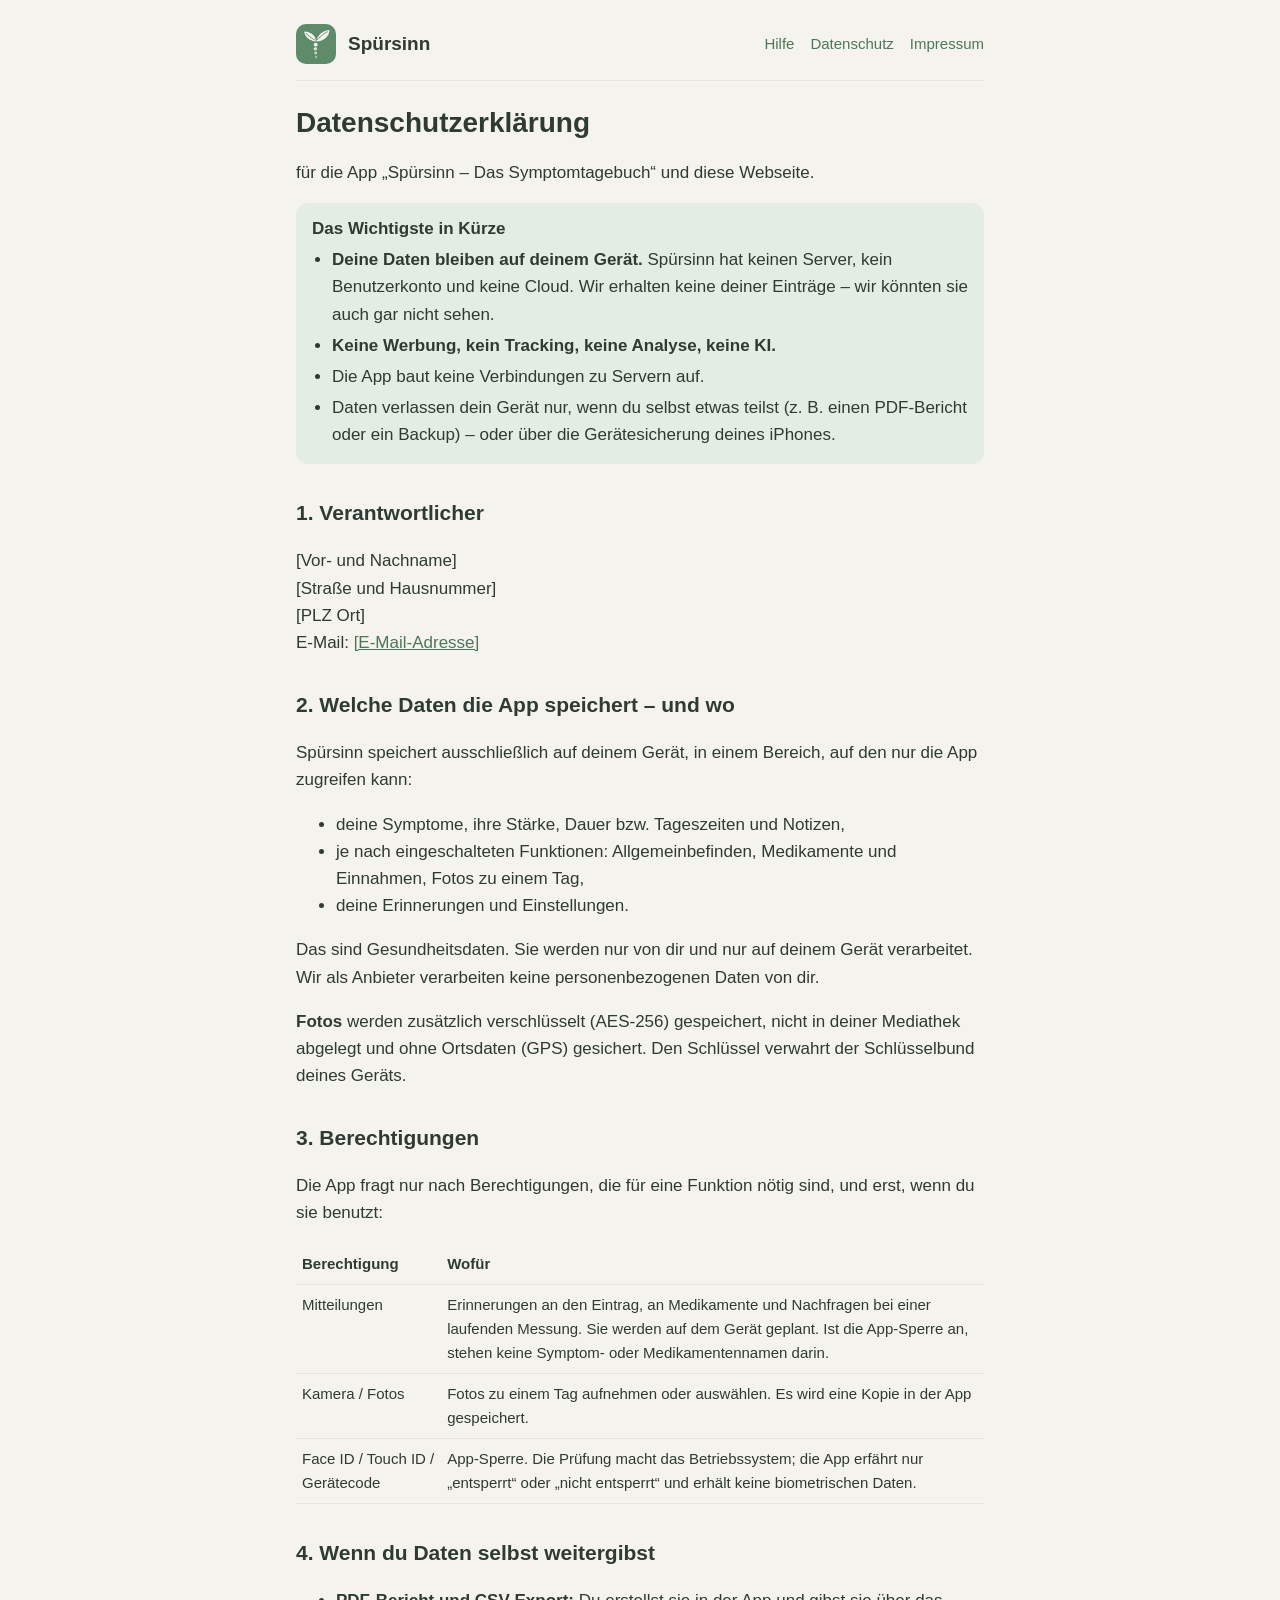
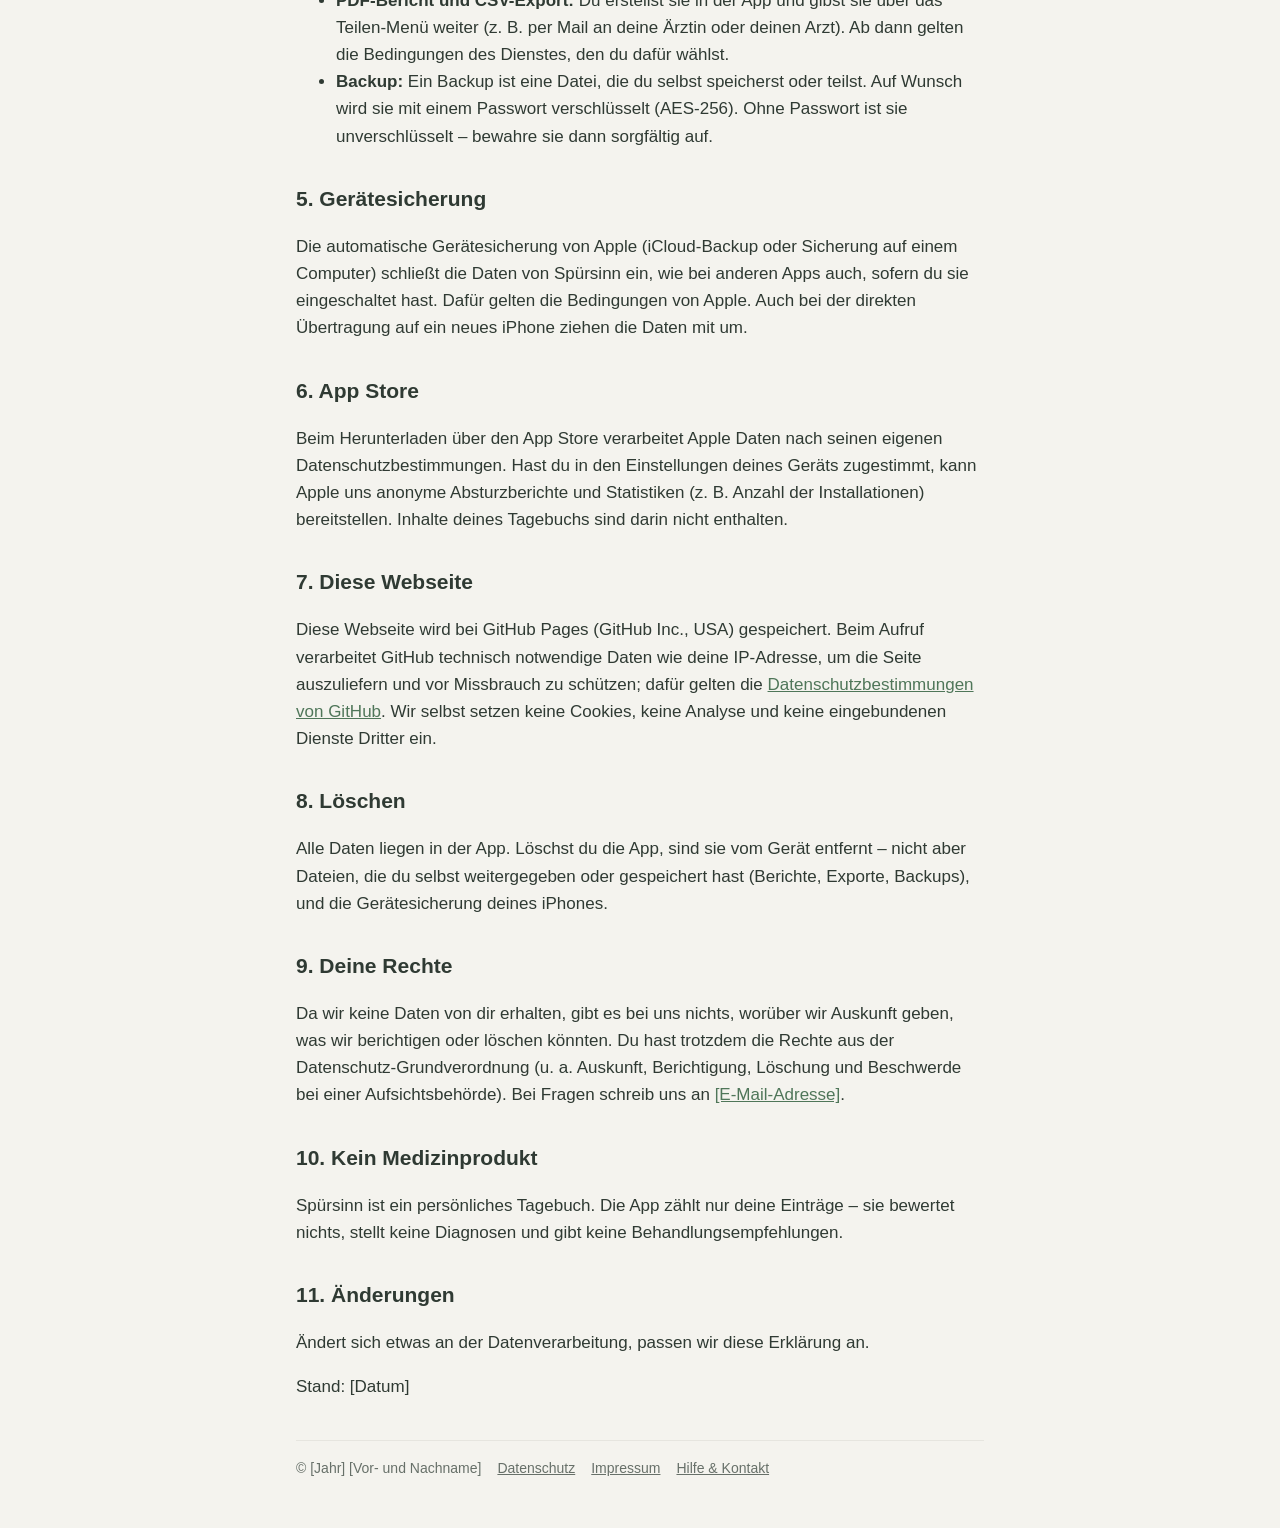
==== datenschutz.html @ fda6368c "Webseite: Start, Datenschutz, Impressum, Hilfe Co-Authored-By: Claude Opus 5.5 <noreply@anthropic.co" ====
<!doctype html>
<html lang="de">
<head>
<meta charset="utf-8">
<meta name="viewport" content="width=device-width, initial-scale=1">
<title>Datenschutz – Spürsinn</title>
<meta name="description" content="Datenschutzerklärung von Spürsinn – Das Symptomtagebuch: Alle Daten bleiben auf deinem Gerät.">
<link rel="icon" href="favicon.png">
<link rel="apple-touch-icon" href="apple-touch-icon.png">
<link rel="stylesheet" href="style.css">
</head>
<body>
<div class="wrap">
<header class="top">
  <a class="home" href="index.html"><img src="icon.png" alt="">Spürsinn</a>
  <nav>
    <a href="support.html">Hilfe</a>
    <a href="datenschutz.html">Datenschutz</a>
    <a href="impressum.html">Impressum</a>
  </nav>
</header>
<main>
<h1>Datenschutzerklärung</h1>
<p>für die App „Spürsinn – Das Symptomtagebuch“ und diese Webseite.</p>

<div class="note">
<strong>Das Wichtigste in Kürze</strong>
<ul class="points">
  <li><strong>Deine Daten bleiben auf deinem Gerät.</strong> Spürsinn hat keinen Server, kein Benutzerkonto und keine Cloud. Wir erhalten keine deiner Einträge – wir könnten sie auch gar nicht sehen.</li>
  <li><strong>Keine Werbung, kein Tracking, keine Analyse, keine KI.</strong></li>
  <li>Die App baut keine Verbindungen zu Servern auf.</li>
  <li>Daten verlassen dein Gerät nur, wenn du selbst etwas teilst (z. B. einen PDF-Bericht oder ein Backup) – oder über die Gerätesicherung deines iPhones.</li>
</ul>
</div>

<h2>1. Verantwortlicher</h2>
<p>[Vor- und Nachname]<br>[Straße und Hausnummer]<br>[PLZ Ort]<br>E-Mail: <a href="mailto:[E-Mail-Adresse]">[E-Mail-Adresse]</a></p>

<h2>2. Welche Daten die App speichert – und wo</h2>
<p>Spürsinn speichert ausschließlich auf deinem Gerät, in einem Bereich, auf den nur die App zugreifen kann:</p>
<ul>
  <li>deine Symptome, ihre Stärke, Dauer bzw. Tageszeiten und Notizen,</li>
  <li>je nach eingeschalteten Funktionen: Allgemeinbefinden, Medikamente und Einnahmen, Fotos zu einem Tag,</li>
  <li>deine Erinnerungen und Einstellungen.</li>
</ul>
<p>Das sind Gesundheitsdaten. Sie werden nur von dir und nur auf deinem Gerät verarbeitet. Wir als Anbieter verarbeiten keine personenbezogenen Daten von dir.</p>
<p><strong>Fotos</strong> werden zusätzlich verschlüsselt (AES-256) gespeichert, nicht in deiner Mediathek abgelegt und ohne Ortsdaten (GPS) gesichert. Den Schlüssel verwahrt der Schlüsselbund deines Geräts.</p>

<h2>3. Berechtigungen</h2>
<p>Die App fragt nur nach Berechtigungen, die für eine Funktion nötig sind, und erst, wenn du sie benutzt:</p>
<table>
  <tr><th>Berechtigung</th><th>Wofür</th></tr>
  <tr><td>Mitteilungen</td><td>Erinnerungen an den Eintrag, an Medikamente und Nachfragen bei einer laufenden Messung. Sie werden auf dem Gerät geplant. Ist die App-Sperre an, stehen keine Symptom- oder Medikamentennamen darin.</td></tr>
  <tr><td>Kamera / Fotos</td><td>Fotos zu einem Tag aufnehmen oder auswählen. Es wird eine Kopie in der App gespeichert.</td></tr>
  <tr><td>Face ID / Touch ID / Gerätecode</td><td>App-Sperre. Die Prüfung macht das Betriebssystem; die App erfährt nur „entsperrt“ oder „nicht entsperrt“ und erhält keine biometrischen Daten.</td></tr>
</table>

<h2>4. Wenn du Daten selbst weitergibst</h2>
<ul>
  <li><strong>PDF-Bericht und CSV-Export:</strong> Du erstellst sie in der App und gibst sie über das Teilen-Menü weiter (z. B. per Mail an deine Ärztin oder deinen Arzt). Ab dann gelten die Bedingungen des Dienstes, den du dafür wählst.</li>
  <li><strong>Backup:</strong> Ein Backup ist eine Datei, die du selbst speicherst oder teilst. Auf Wunsch wird sie mit einem Passwort verschlüsselt (AES-256). Ohne Passwort ist sie unverschlüsselt – bewahre sie dann sorgfältig auf.</li>
</ul>

<h2>5. Gerätesicherung</h2>
<p>Die automatische Gerätesicherung von Apple (iCloud-Backup oder Sicherung auf einem Computer) schließt die Daten von Spürsinn ein, wie bei anderen Apps auch, sofern du sie eingeschaltet hast. Dafür gelten die Bedingungen von Apple. Auch bei der direkten Übertragung auf ein neues iPhone ziehen die Daten mit um.</p>

<h2>6. App Store</h2>
<p>Beim Herunterladen über den App Store verarbeitet Apple Daten nach seinen eigenen Datenschutzbestimmungen. Hast du in den Einstellungen deines Geräts zugestimmt, kann Apple uns anonyme Absturzberichte und Statistiken (z. B. Anzahl der Installationen) bereitstellen. Inhalte deines Tagebuchs sind darin nicht enthalten.</p>

<h2>7. Diese Webseite</h2>
<p>Diese Webseite wird bei GitHub Pages (GitHub Inc., USA) gespeichert. Beim Aufruf verarbeitet GitHub technisch notwendige Daten wie deine IP-Adresse, um die Seite auszuliefern und vor Missbrauch zu schützen; dafür gelten die <a href="https://docs.github.com/de/site-policy/privacy-policies/github-general-privacy-statement">Datenschutzbestimmungen von GitHub</a>. Wir selbst setzen keine Cookies, keine Analyse und keine eingebundenen Dienste Dritter ein.</p>

<h2>8. Löschen</h2>
<p>Alle Daten liegen in der App. Löschst du die App, sind sie vom Gerät entfernt – nicht aber Dateien, die du selbst weitergegeben oder gespeichert hast (Berichte, Exporte, Backups), und die Gerätesicherung deines iPhones.</p>

<h2>9. Deine Rechte</h2>
<p>Da wir keine Daten von dir erhalten, gibt es bei uns nichts, worüber wir Auskunft geben, was wir berichtigen oder löschen könnten. Du hast trotzdem die Rechte aus der Datenschutz-Grundverordnung (u. a. Auskunft, Berichtigung, Löschung und Beschwerde bei einer Aufsichtsbehörde). Bei Fragen schreib uns an <a href="mailto:[E-Mail-Adresse]">[E-Mail-Adresse]</a>.</p>

<h2>10. Kein Medizinprodukt</h2>
<p>Spürsinn ist ein persönliches Tagebuch. Die App zählt nur deine Einträge – sie bewertet nichts, stellt keine Diagnosen und gibt keine Behandlungsempfehlungen.</p>

<h2>11. Änderungen</h2>
<p>Ändert sich etwas an der Datenverarbeitung, passen wir diese Erklärung an.</p>
<p>Stand: [Datum]</p>

</main>
<footer>
  <span>© [Jahr] [Vor- und Nachname]</span>
  <a href="datenschutz.html">Datenschutz</a>
  <a href="impressum.html">Impressum</a>
  <a href="support.html">Hilfe &amp; Kontakt</a>
</footer>
</div>
</body>
</html>
---- style.css ----
/* Spürsinn – Webseite. Farben wie in der App („Salbei“). */
:root {
  --bg: #f4f3ee;
  --card: #ffffff;
  --text: #2f3a33;
  --muted: #677069;
  --accent: #4f7659;
  --accent-soft: #e4ede3;
  --line: #e6e5df;
  --on-accent: #ffffff;
}
@media (prefers-color-scheme: dark) {
  :root {
    --bg: #151916;
    --card: #1f2520;
    --text: #e3e9e2;
    --muted: #8e9a90;
    --accent: #7fae8a;
    --accent-soft: #27342b;
    --line: #2a312b;
    --on-accent: #102014;
  }
}
* { box-sizing: border-box; }
html { -webkit-text-size-adjust: 100%; }
body {
  margin: 0;
  background: var(--bg);
  color: var(--text);
  font: 17px/1.6 -apple-system, BlinkMacSystemFont, "Segoe UI", Roboto, sans-serif;
}
a { color: var(--accent); }
.wrap { max-width: 720px; margin: 0 auto; padding: 24px 16px 48px; }
header.top {
  display: flex; align-items: center; gap: 12px;
  padding-bottom: 16px; border-bottom: 1px solid var(--line); margin-bottom: 24px;
}
header.top img { width: 40px; height: 40px; border-radius: 10px; }
header.top a.home { display: flex; align-items: center; gap: 12px; text-decoration: none; color: var(--text); font-weight: 600; font-size: 19px; }
nav { margin-left: auto; display: flex; gap: 16px; flex-wrap: wrap; font-size: 15px; }
nav a { text-decoration: none; }
.hero { text-align: center; padding: 24px 0 8px; }
.hero img { width: 128px; height: 128px; border-radius: 28px; }
.hero h1 { margin: 16px 0 4px; font-size: 32px; line-height: 1.2; }
.hero p.claim { margin: 0; color: var(--muted); font-size: 19px; }
.badge {
  display: inline-block; margin-top: 20px; padding: 12px 22px; border-radius: 14px;
  background: var(--accent); color: var(--on-accent); text-decoration: none; font-weight: 600;
}
.card { background: var(--card); border-radius: 16px; padding: 20px; margin: 16px 0; }
.card h2 { margin-top: 0; font-size: 20px; }
ul.points { padding-left: 20px; margin: 0; }
ul.points li { margin: 4px 0; }
h1 { font-size: 28px; line-height: 1.25; }
h2 { font-size: 21px; margin-top: 32px; }
.note { background: var(--accent-soft); border-radius: 12px; padding: 12px 16px; }
table { width: 100%; border-collapse: collapse; font-size: 15px; }
th, td { text-align: left; vertical-align: top; padding: 8px 6px; border-bottom: 1px solid var(--line); }
footer { margin-top: 40px; padding-top: 16px; border-top: 1px solid var(--line); color: var(--muted); font-size: 14px; display: flex; gap: 16px; flex-wrap: wrap; }
footer a { color: var(--muted); }
details { background: var(--card); border-radius: 12px; padding: 12px 16px; margin: 10px 0; }
summary { cursor: pointer; font-weight: 600; }
@media (max-width: 480px) {
  nav { margin-left: 0; width: 100%; }
  header.top { flex-wrap: wrap; }
  table { font-size: 14px; }
}
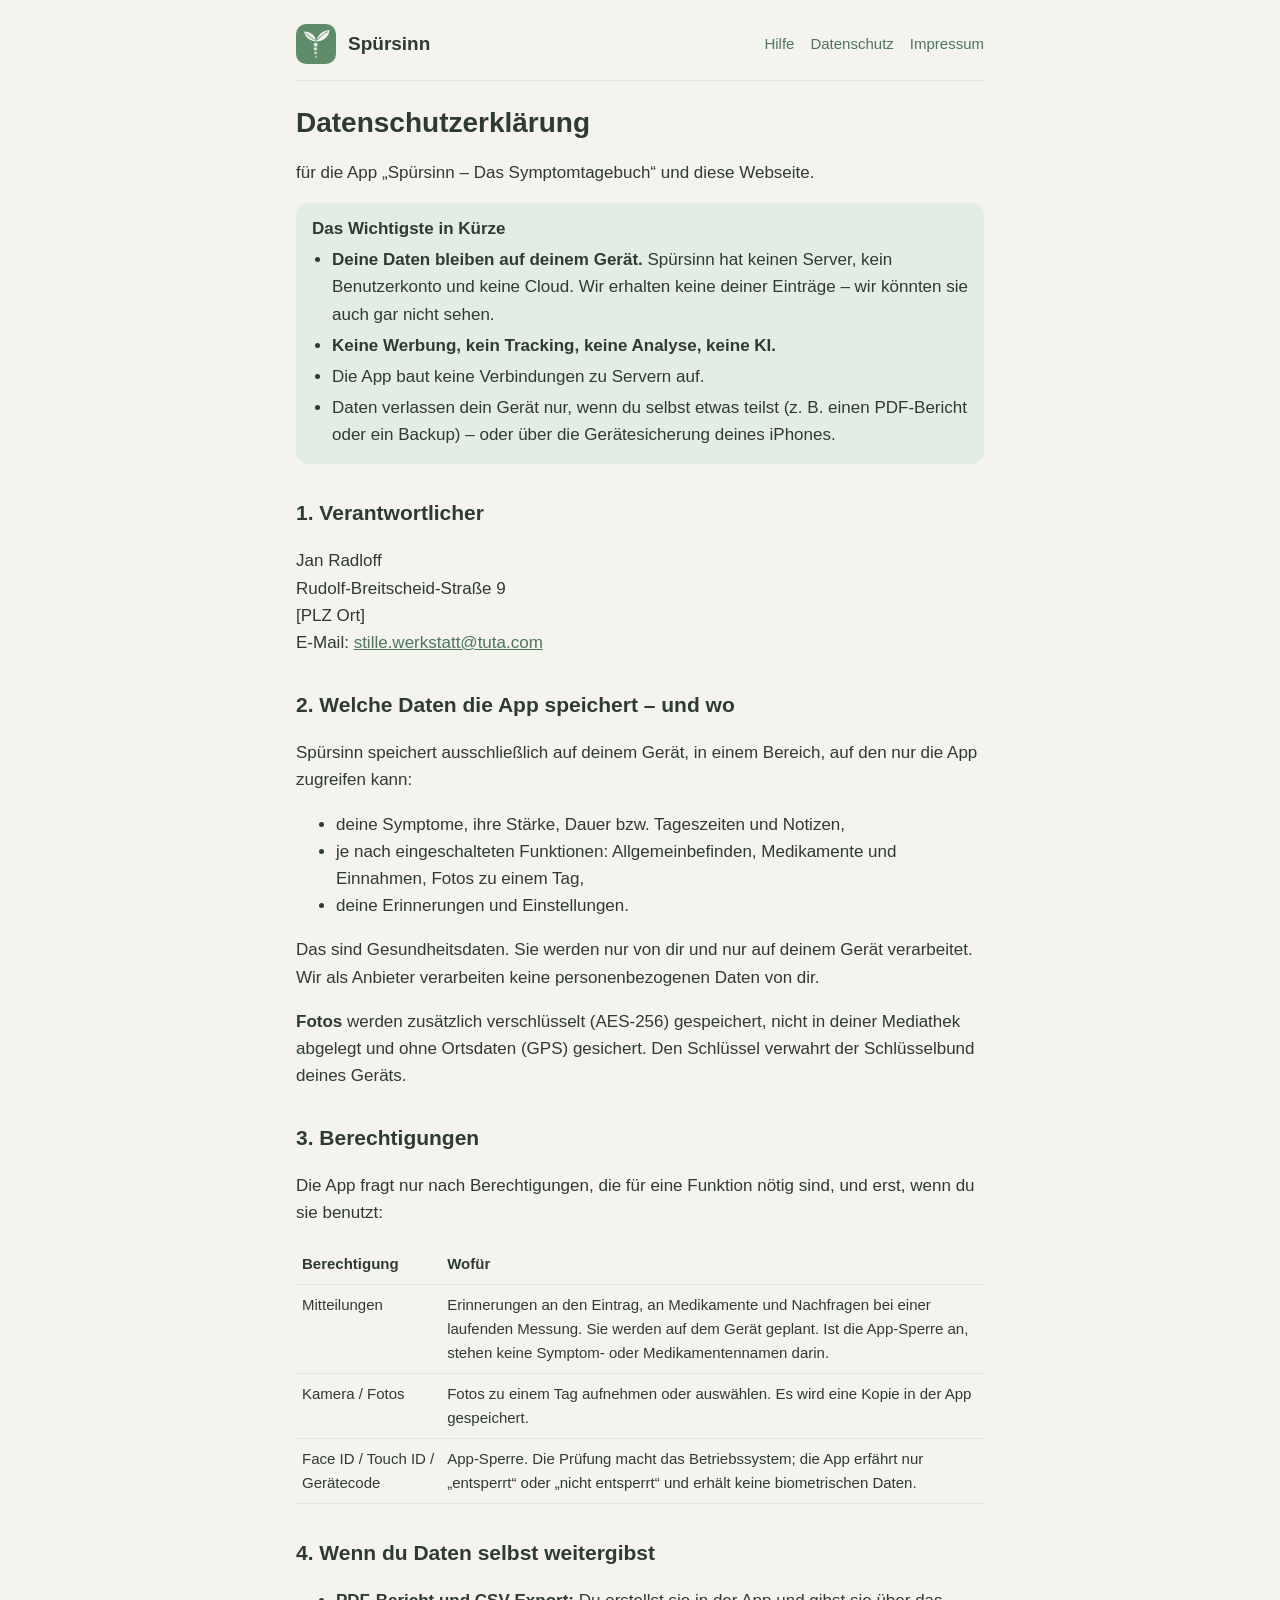
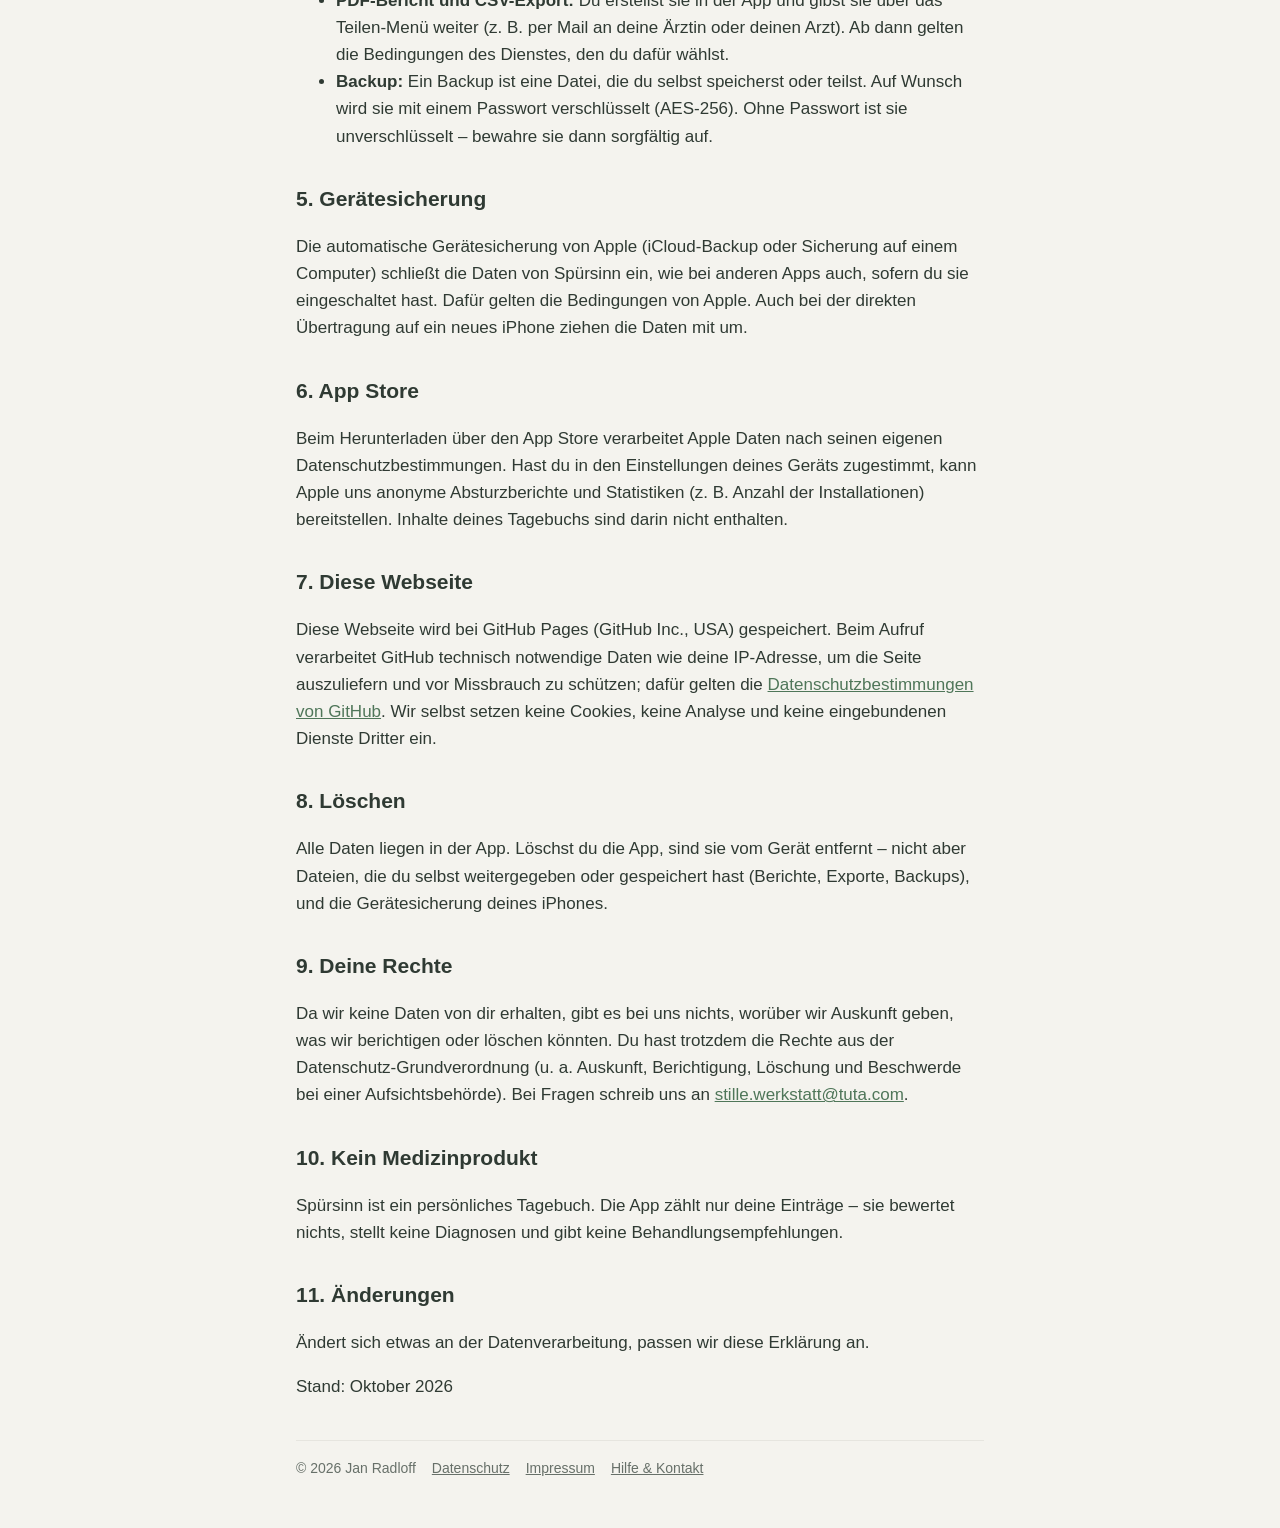
==== commit e0d9bc7a: "Angaben im Impressum und in der Datenschutzerklärung Co-Authored-By: Claude Opus 5.5 <noreply@anthro" ====
--- a/datenschutz.html
+++ b/datenschutz.html
@@ -34,7 +34,7 @@
 </div>
 
 <h2>1. Verantwortlicher</h2>
-<p>[Vor- und Nachname]<br>[Straße und Hausnummer]<br>[PLZ Ort]<br>E-Mail: <a href="mailto:[E-Mail-Adresse]">[E-Mail-Adresse]</a></p>
+<p>Jan Radloff<br>Rudolf-Breitscheid-Straße 9<br>[PLZ Ort]<br>E-Mail: <a href="mailto:stille.werkstatt@tuta.com">stille.werkstatt@tuta.com</a></p>
 
 <h2>2. Welche Daten die App speichert – und wo</h2>
 <p>Spürsinn speichert ausschließlich auf deinem Gerät, in einem Bereich, auf den nur die App zugreifen kann:</p>
@@ -74,18 +74,18 @@
 <p>Alle Daten liegen in der App. Löschst du die App, sind sie vom Gerät entfernt – nicht aber Dateien, die du selbst weitergegeben oder gespeichert hast (Berichte, Exporte, Backups), und die Gerätesicherung deines iPhones.</p>
 
 <h2>9. Deine Rechte</h2>
-<p>Da wir keine Daten von dir erhalten, gibt es bei uns nichts, worüber wir Auskunft geben, was wir berichtigen oder löschen könnten. Du hast trotzdem die Rechte aus der Datenschutz-Grundverordnung (u. a. Auskunft, Berichtigung, Löschung und Beschwerde bei einer Aufsichtsbehörde). Bei Fragen schreib uns an <a href="mailto:[E-Mail-Adresse]">[E-Mail-Adresse]</a>.</p>
+<p>Da wir keine Daten von dir erhalten, gibt es bei uns nichts, worüber wir Auskunft geben, was wir berichtigen oder löschen könnten. Du hast trotzdem die Rechte aus der Datenschutz-Grundverordnung (u. a. Auskunft, Berichtigung, Löschung und Beschwerde bei einer Aufsichtsbehörde). Bei Fragen schreib uns an <a href="mailto:stille.werkstatt@tuta.com">stille.werkstatt@tuta.com</a>.</p>
 
 <h2>10. Kein Medizinprodukt</h2>
 <p>Spürsinn ist ein persönliches Tagebuch. Die App zählt nur deine Einträge – sie bewertet nichts, stellt keine Diagnosen und gibt keine Behandlungsempfehlungen.</p>
 
 <h2>11. Änderungen</h2>
 <p>Ändert sich etwas an der Datenverarbeitung, passen wir diese Erklärung an.</p>
-<p>Stand: [Datum]</p>
+<p>Stand: Oktober 2026</p>
 
 </main>
 <footer>
-  <span>© [Jahr] [Vor- und Nachname]</span>
+  <span>© 2026 Jan Radloff</span>
   <a href="datenschutz.html">Datenschutz</a>
   <a href="impressum.html">Impressum</a>
   <a href="support.html">Hilfe &amp; Kontakt</a>
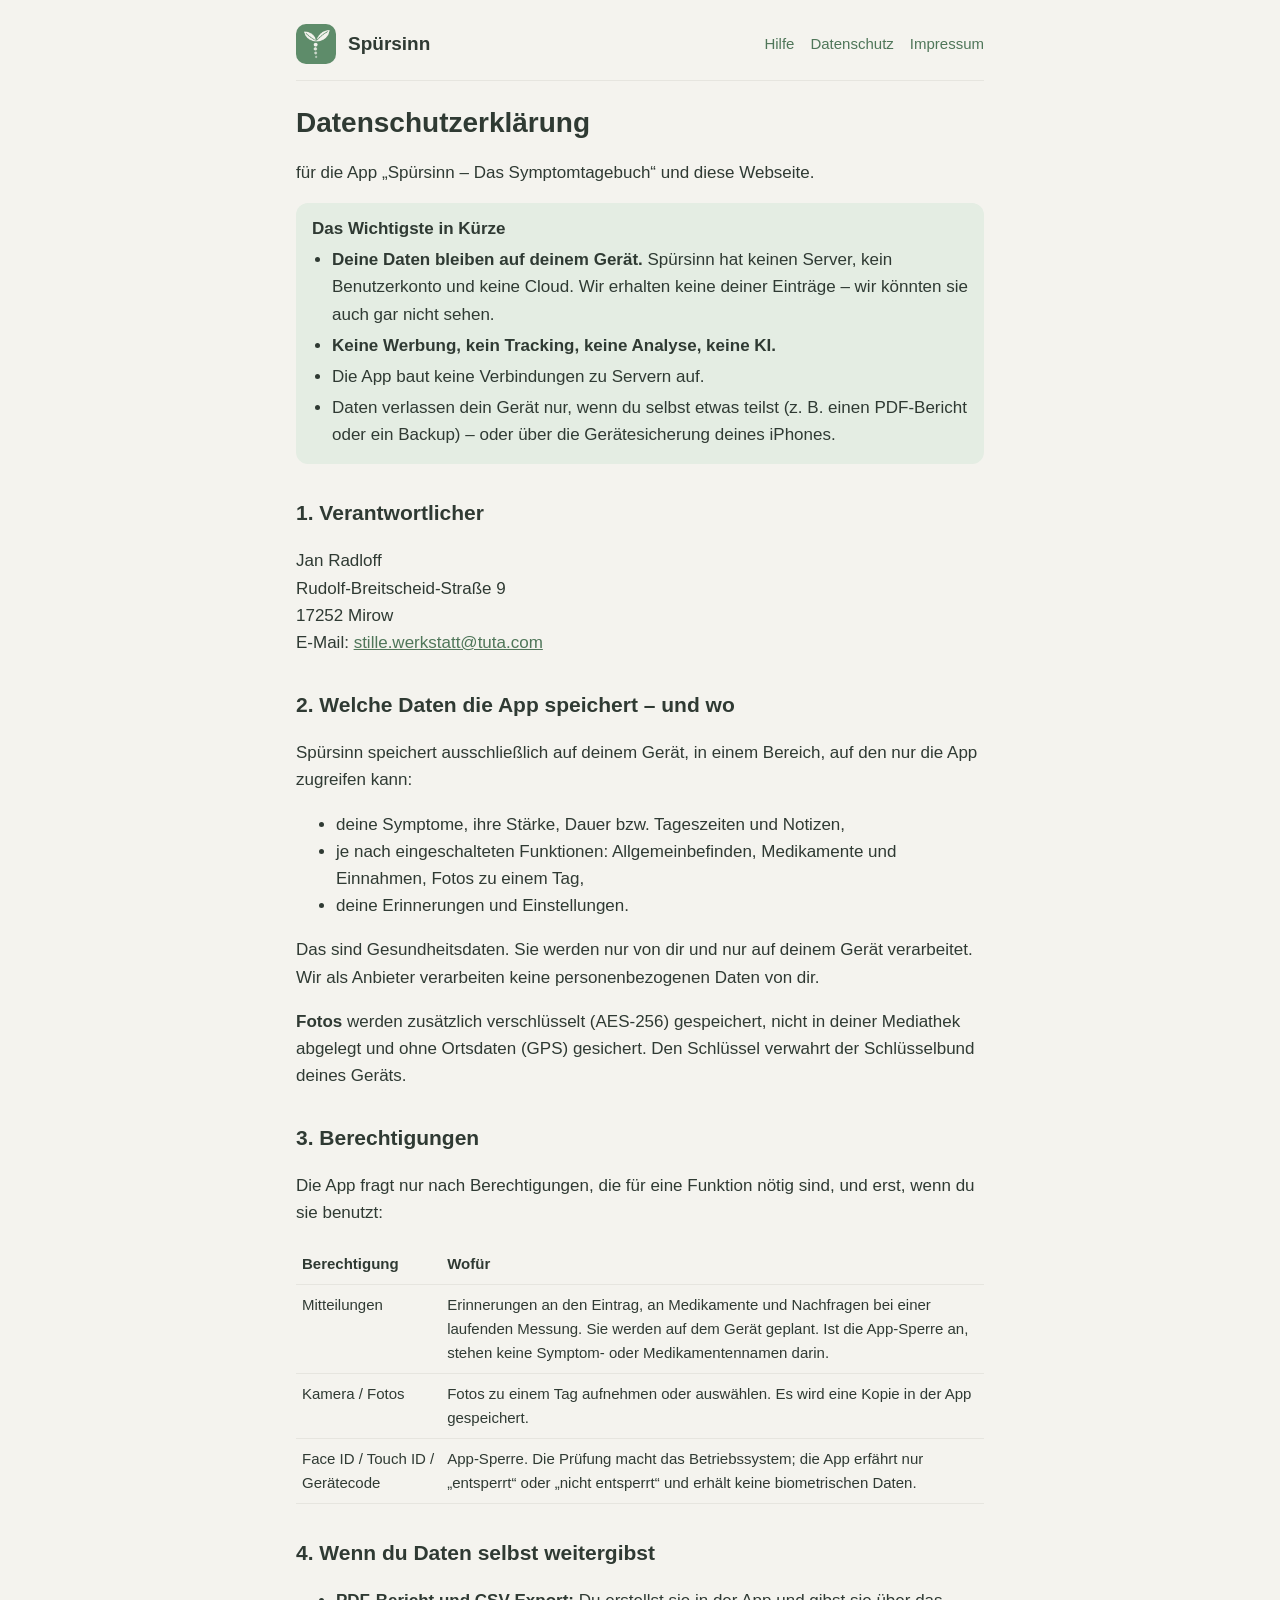
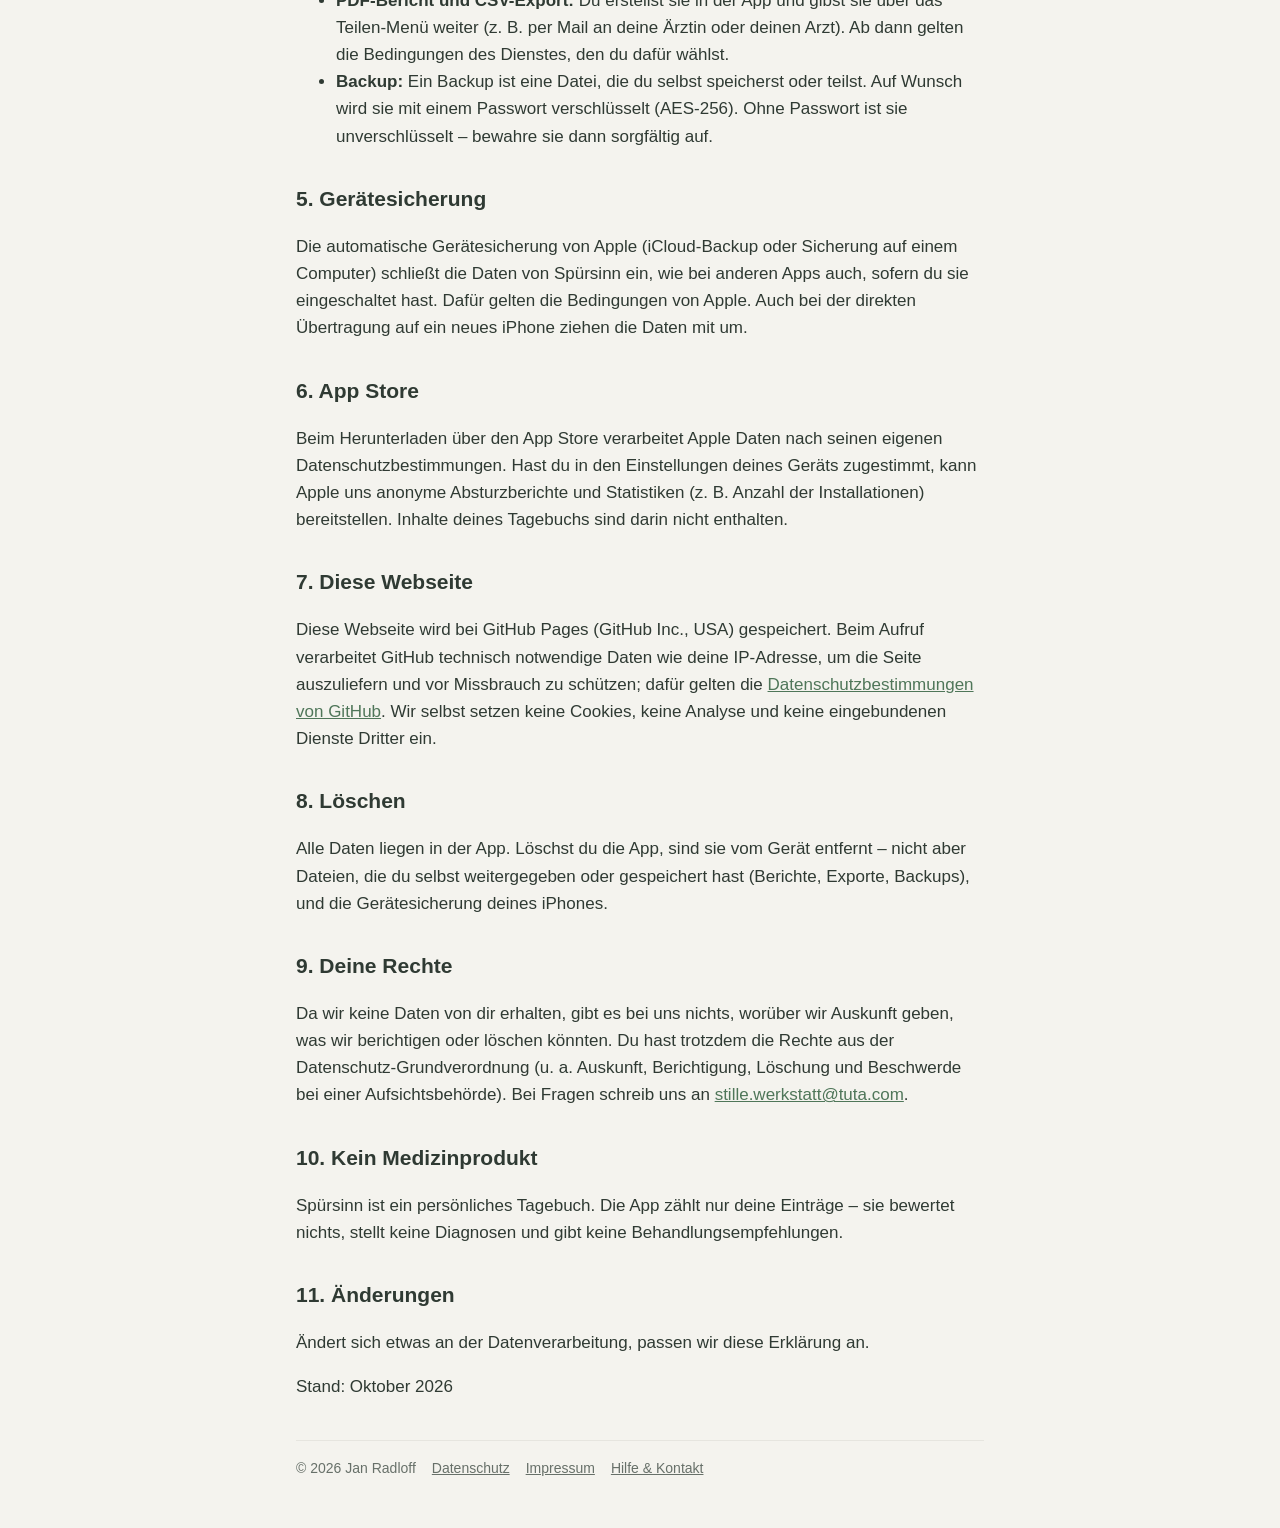
==== commit 30efdc36: "Anschrift vollständig Co-Authored-By: Claude Opus 5.5 <noreply@anthropic.com>" ====
--- a/datenschutz.html
+++ b/datenschutz.html
@@ -34,7 +34,7 @@
 </div>
 
 <h2>1. Verantwortlicher</h2>
-<p>Jan Radloff<br>Rudolf-Breitscheid-Straße 9<br>[PLZ Ort]<br>E-Mail: <a href="mailto:stille.werkstatt@tuta.com">stille.werkstatt@tuta.com</a></p>
+<p>Jan Radloff<br>Rudolf-Breitscheid-Straße 9<br>17252 Mirow<br>E-Mail: <a href="mailto:stille.werkstatt@tuta.com">stille.werkstatt@tuta.com</a></p>
 
 <h2>2. Welche Daten die App speichert – und wo</h2>
 <p>Spürsinn speichert ausschließlich auf deinem Gerät, in einem Bereich, auf den nur die App zugreifen kann:</p>
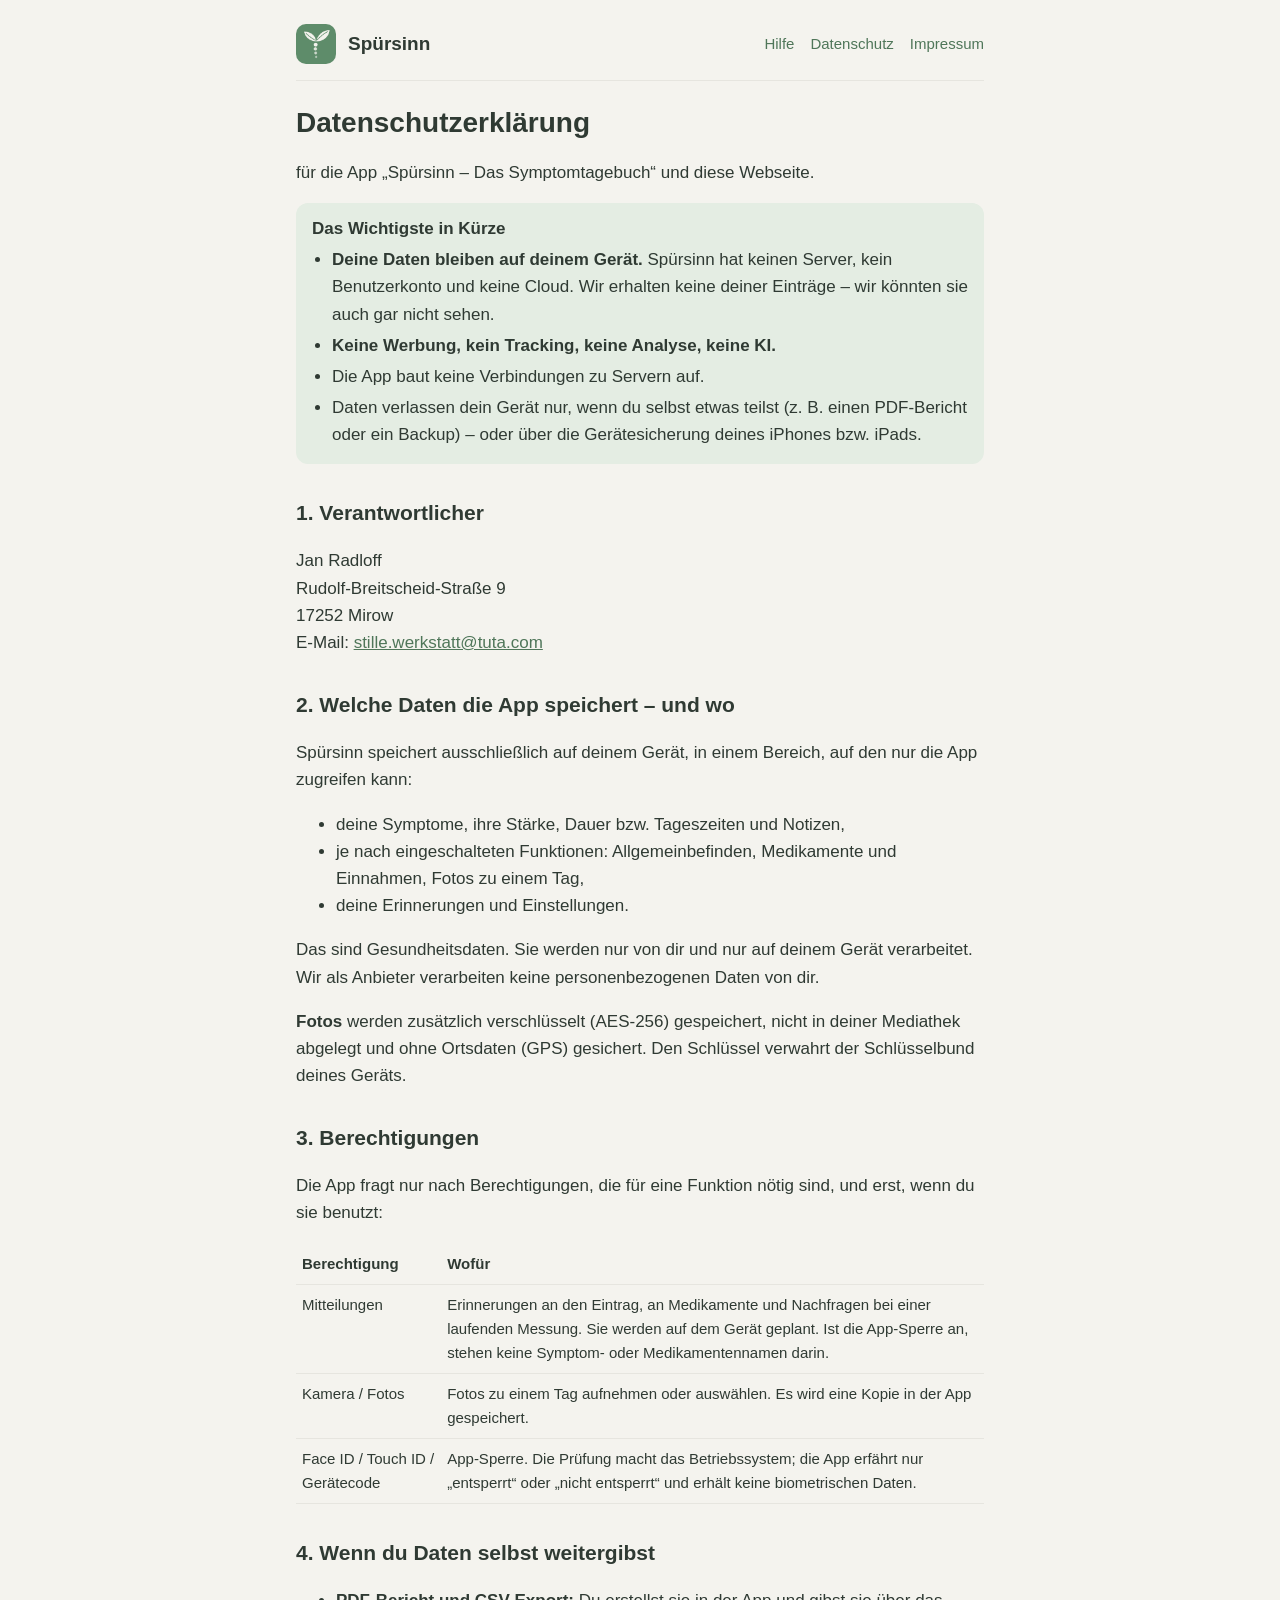
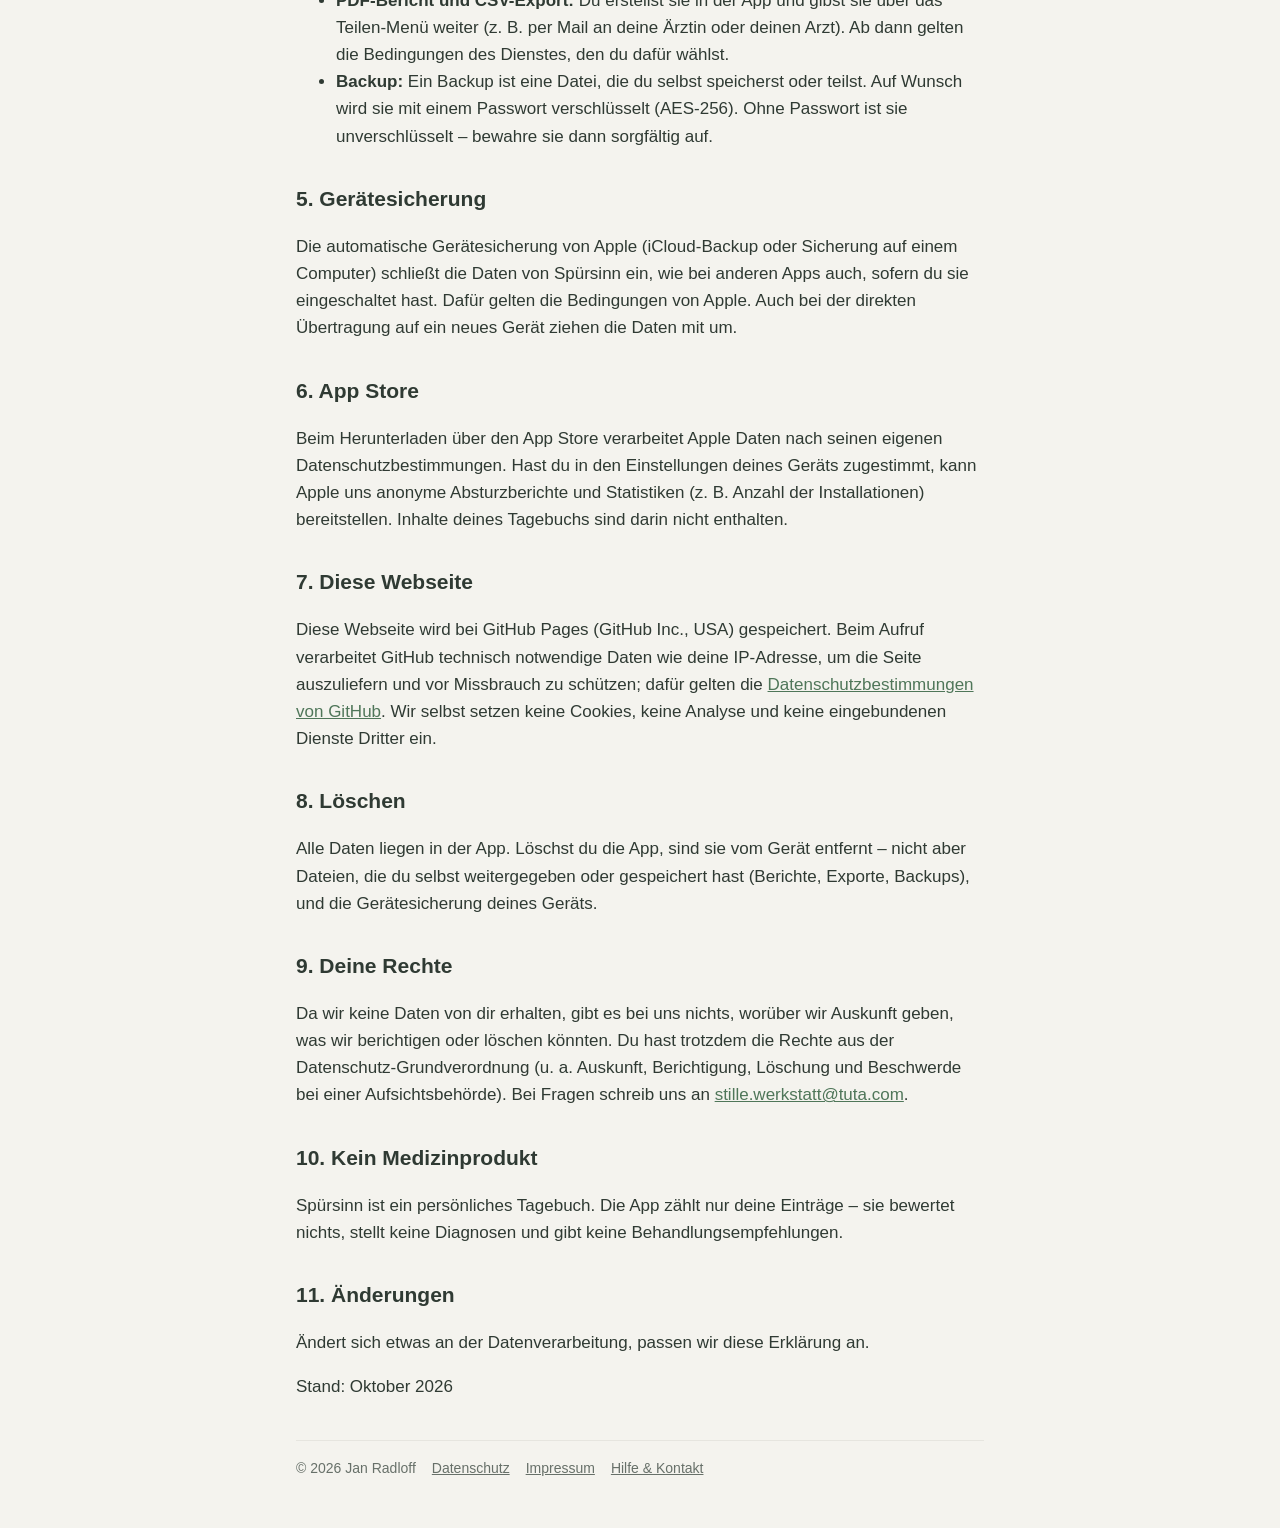
==== commit 7112886b: "iPhone und iPad Co-Authored-By: Claude Opus 5.5 <noreply@anthropic.com>" ====
--- a/datenschutz.html
+++ b/datenschutz.html
@@ -29,7 +29,7 @@
   <li><strong>Deine Daten bleiben auf deinem Gerät.</strong> Spürsinn hat keinen Server, kein Benutzerkonto und keine Cloud. Wir erhalten keine deiner Einträge – wir könnten sie auch gar nicht sehen.</li>
   <li><strong>Keine Werbung, kein Tracking, keine Analyse, keine KI.</strong></li>
   <li>Die App baut keine Verbindungen zu Servern auf.</li>
-  <li>Daten verlassen dein Gerät nur, wenn du selbst etwas teilst (z. B. einen PDF-Bericht oder ein Backup) – oder über die Gerätesicherung deines iPhones.</li>
+  <li>Daten verlassen dein Gerät nur, wenn du selbst etwas teilst (z. B. einen PDF-Bericht oder ein Backup) – oder über die Gerätesicherung deines iPhones bzw. iPads.</li>
 </ul>
 </div>
 
@@ -62,7 +62,7 @@
 </ul>
 
 <h2>5. Gerätesicherung</h2>
-<p>Die automatische Gerätesicherung von Apple (iCloud-Backup oder Sicherung auf einem Computer) schließt die Daten von Spürsinn ein, wie bei anderen Apps auch, sofern du sie eingeschaltet hast. Dafür gelten die Bedingungen von Apple. Auch bei der direkten Übertragung auf ein neues iPhone ziehen die Daten mit um.</p>
+<p>Die automatische Gerätesicherung von Apple (iCloud-Backup oder Sicherung auf einem Computer) schließt die Daten von Spürsinn ein, wie bei anderen Apps auch, sofern du sie eingeschaltet hast. Dafür gelten die Bedingungen von Apple. Auch bei der direkten Übertragung auf ein neues Gerät ziehen die Daten mit um.</p>
 
 <h2>6. App Store</h2>
 <p>Beim Herunterladen über den App Store verarbeitet Apple Daten nach seinen eigenen Datenschutzbestimmungen. Hast du in den Einstellungen deines Geräts zugestimmt, kann Apple uns anonyme Absturzberichte und Statistiken (z. B. Anzahl der Installationen) bereitstellen. Inhalte deines Tagebuchs sind darin nicht enthalten.</p>
@@ -71,7 +71,7 @@
 <p>Diese Webseite wird bei GitHub Pages (GitHub Inc., USA) gespeichert. Beim Aufruf verarbeitet GitHub technisch notwendige Daten wie deine IP-Adresse, um die Seite auszuliefern und vor Missbrauch zu schützen; dafür gelten die <a href="https://docs.github.com/de/site-policy/privacy-policies/github-general-privacy-statement">Datenschutzbestimmungen von GitHub</a>. Wir selbst setzen keine Cookies, keine Analyse und keine eingebundenen Dienste Dritter ein.</p>
 
 <h2>8. Löschen</h2>
-<p>Alle Daten liegen in der App. Löschst du die App, sind sie vom Gerät entfernt – nicht aber Dateien, die du selbst weitergegeben oder gespeichert hast (Berichte, Exporte, Backups), und die Gerätesicherung deines iPhones.</p>
+<p>Alle Daten liegen in der App. Löschst du die App, sind sie vom Gerät entfernt – nicht aber Dateien, die du selbst weitergegeben oder gespeichert hast (Berichte, Exporte, Backups), und die Gerätesicherung deines Geräts.</p>
 
 <h2>9. Deine Rechte</h2>
 <p>Da wir keine Daten von dir erhalten, gibt es bei uns nichts, worüber wir Auskunft geben, was wir berichtigen oder löschen könnten. Du hast trotzdem die Rechte aus der Datenschutz-Grundverordnung (u. a. Auskunft, Berichtigung, Löschung und Beschwerde bei einer Aufsichtsbehörde). Bei Fragen schreib uns an <a href="mailto:stille.werkstatt@tuta.com">stille.werkstatt@tuta.com</a>.</p>
